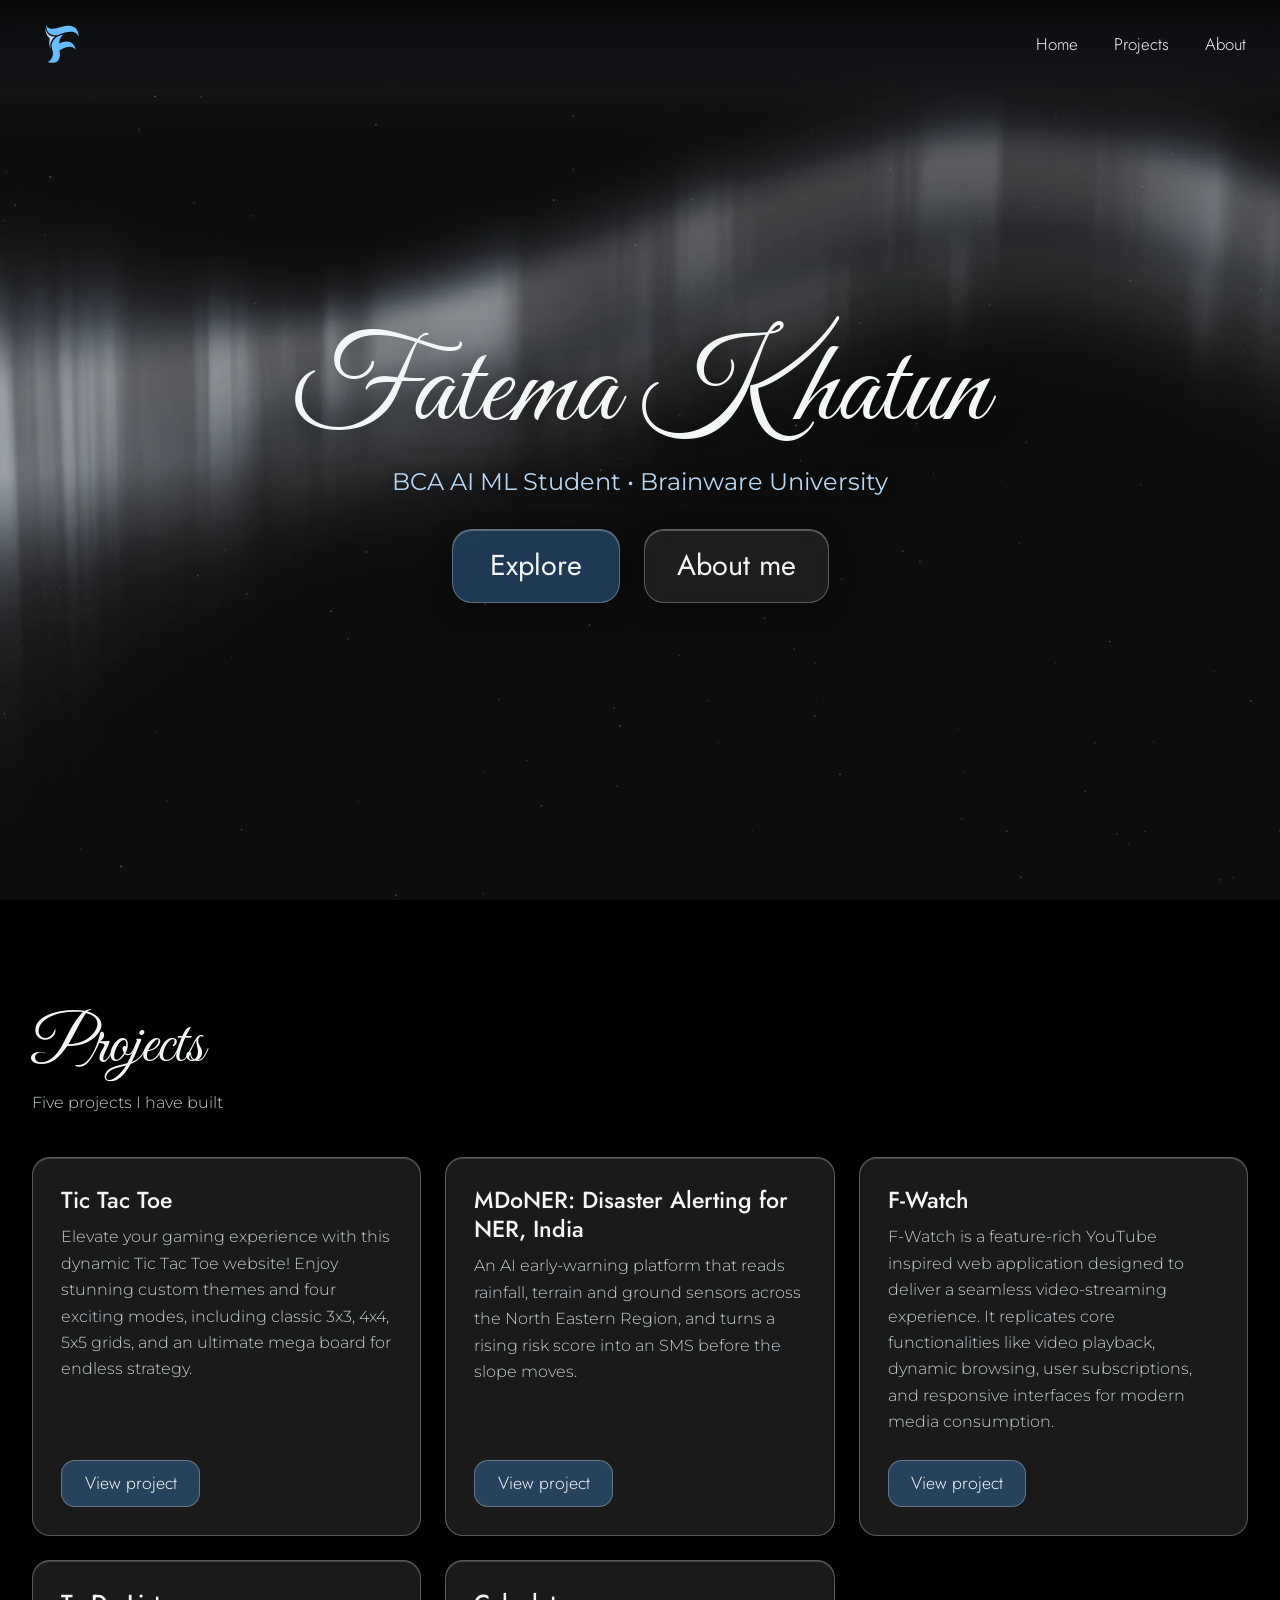
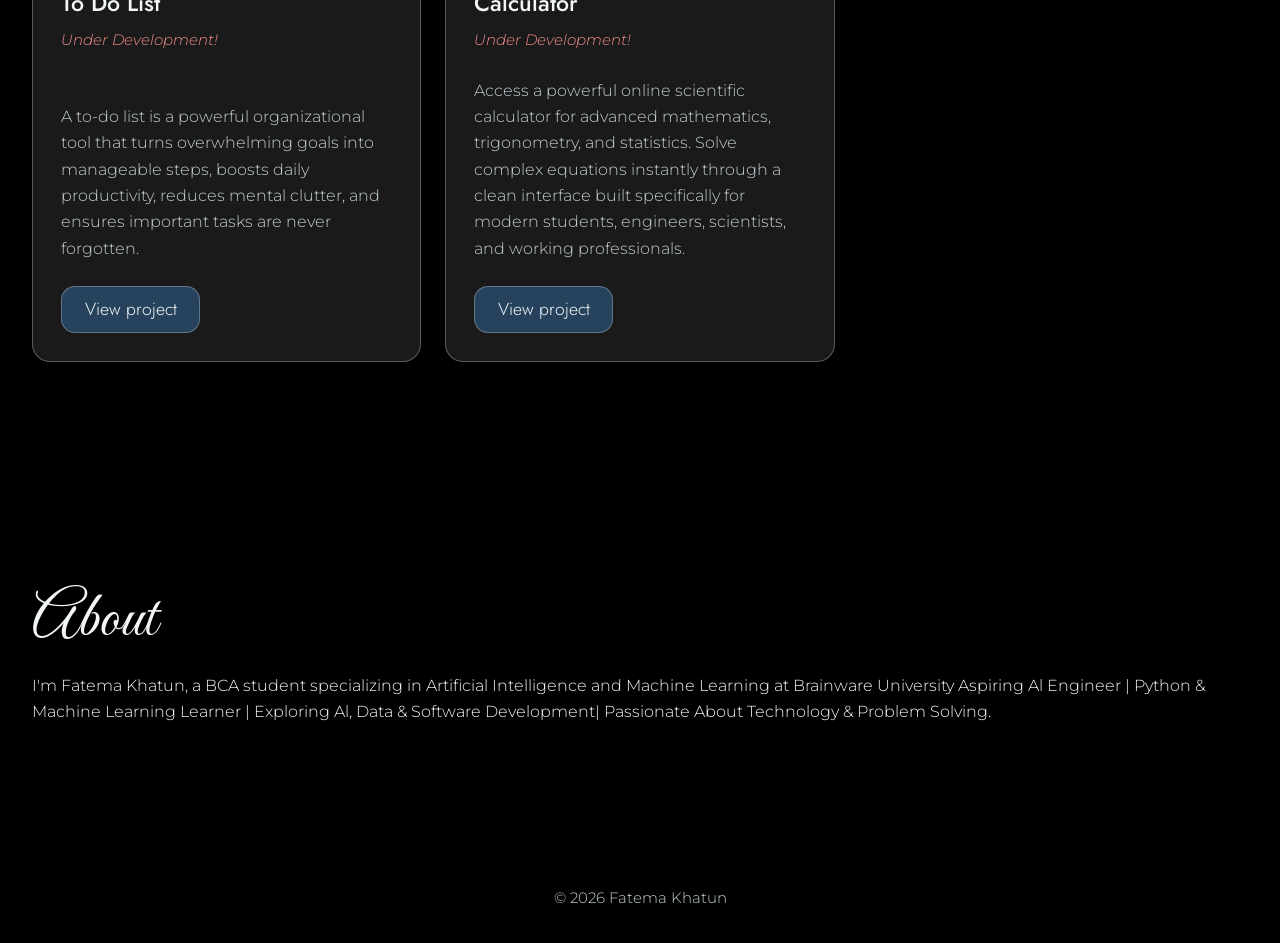
==== index.html @ 1fa82606 "Required files are added" ====
<!doctype html>
<html lang="en">

<head>
  <meta charset="UTF-8" />
  <meta name="viewport" content="width=device-width, initial-scale=1" />
  <!-- EDIT: replace the title and description with your own before publishing -->
  <title>Fatema Khatun | Portfolio</title>
  <meta name="description"
    content="Portfolio of Fatema Khatun, BCA AI ML student at Brainware University. Explore five projects: To Do List, Calculator, Tic Tac Toe, MDoNER and F-Watch." />
  <meta name="theme-color" content="#000000" />

  <link rel="preconnect" href="https://fonts.googleapis.com" />
  <link rel="preconnect" href="https://fonts.gstatic.com" crossorigin />
  <link
    href="https://fonts.googleapis.com/css2?family=Montserrat:wght@300;400;500&family=Jost:wght@400;500&family=Great+Vibes&display=swap"
    rel="stylesheet" />
  <link rel="stylesheet" href="css/style.css" />
</head>

<body>
  <a class="skip-link" href="#projects">Skip to projects</a>

  <header class="site-header">
    <a class="brand" href="#home" aria-label="Fatema Khatun home">
      <img src="assets/brand.svg" alt="Brand logo" />
    </a>
    <nav aria-label="Main navigation">
      <ul>
        <li><a href="#home">Home</a></li>
        <li><a href="#projects">Projects</a></li>
        <li><a href="#about">About</a></li>
        <!-- Contact link: add <li><a href="#contact">Contact</a></li> once you supply contact details -->
      </ul>
    </nav>
  </header>

  <main>
    <!-- HERO -->
    <section id="home" class="hero" aria-labelledby="hero-title">
      <h1 id="hero-title" class="hero-name">Fatema Khatun</h1>
      <!-- EDIT: headline / tagline -->
      <p class="hero-tagline">
        BCA AI ML Student &bull; Brainware University
      </p>
      <div class="hero-actions">
        <a class="btn btn-primary" href="#projects">Explore</a>
        <a class="btn btn-secondary" href="#about">About me</a>
      </div>
    </section>

    <!-- PROJECTS -->
    <section id="projects" class="section" aria-labelledby="projects-title">
      <div class="container">
        <h2 id="projects-title" class="section-title">Projects</h2>
        <p class="section-intro">
          Five projects I have built
        </p>

        <ul class="project-grid">
          <li class="card">
            <h3>Tic Tac Toe</h3>
            <p>Elevate your gaming experience with this dynamic Tic Tac Toe website! Enjoy stunning custom themes and
              four exciting modes, including classic 3x3, 4x4, 5x5 grids, and an ultimate mega board for endless
              strategy.</p>
            <a class="card-link" href="./projects/TicTacToe/index.html" aria-label="View project: Tic Tac Toe">View project</a>
          </li>

          <li class="card">
            <h3>MDoNER: Disaster Alerting for NER, India</h3>
            <p>
              An AI early-warning platform that reads rainfall, terrain and
              ground sensors across the North Eastern Region, and turns a
              rising risk score into an SMS before the slope moves.
            </p>
            <a class="card-link" href="./projects/MDoNER/index.html"
              aria-label="View project: MDoNER, Disaster Alerting for NER, India">View project</a>
          </li>

          <li class="card">
            <h3>F-Watch</h3>
            <p>F-Watch is a feature-rich YouTube inspired web application designed to deliver a seamless video-streaming
              experience. It replicates core functionalities like video playback, dynamic browsing, user subscriptions,
              and responsive interfaces for modern media consumption.</p>
            <a class="card-link" href="./projects/f-Watch/index.html" aria-label="View project: F-Watch">View project</a>
          </li>
          <li class="card">
            <h3>To Do List</h3>
            <p class="note">
              <em>Under Development!</em>
            </p>
            <p>A to-do list is a powerful organizational tool that turns overwhelming goals into manageable steps,
              boosts daily productivity, reduces mental clutter, and ensures important tasks are never forgotten.</p>
            <!-- EDIT: change href if your folder name is different -->
            <a class="card-link" href="./projects/ToDoList/index.html" aria-label="View project: To Do List">View project</a>
          </li>

          <li class="card">
            <h3>Calculator</h3>
            <p class="note">
              <em>Under Development!</em>
            </p>
            <p>
              Access a powerful online scientific calculator for advanced mathematics, trigonometry, and statistics.
              Solve complex equations instantly through a clean interface built specifically for modern students,
              engineers, scientists, and working professionals.
            </p>
            <a class="card-link" href="./projects/calculator/index.html" aria-label="View project: Calculator">View project</a>
          </li>

        </ul>
      </div>
    </section>

    <!-- ABOUT -->
    <section id="about" class="section" aria-labelledby="about-title">
      <div class="container about">
        <h2 id="about-title" class="section-title">About</h2>
        <p>
          I'm Fatema Khatun, a BCA student specializing in Artificial Intelligence and Machine Learning at
          Brainware University Aspiring Al Engineer | Python & Machine Learning Learner | Exploring Al, Data & Software
          Development| Passionate About Technology & Problem Solving.
        </p>
      </div>
    </section>
  </main>

  <footer class="site-footer">
    <!-- EDIT: add optional contact or social links here -->
    <p>&copy; <span id="year">2026</span> Fatema Khatun</p>
  </footer>

  <script>
    document.getElementById("year").textContent = new Date().getFullYear();
  </script>
</body>

</html>
---- css/style.css ----
/* ---------- Tokens ---------- */
:root {
  --black: #000;
  --text: #f2f6f7;
  --text-soft: #c3d0d4;
  --mint: #b7d7f5;            /* light blue accent */
  --glass: rgba(255, 255, 255, 0.10);
  --glass-strong: rgba(255, 255, 255, 0.16);
  --glass-border: rgba(255, 255, 255, 0.28);
  --light-blue-glass: rgba(74, 162, 255, 0.295);
  --light-blue-glass-hover1: rgba(74, 162, 255, 0.795);
  --light-blue-glass-hover2: rgba(0, 123, 254, 0.795);
  --font-script: "Great Vibes", "Brush Script MT", cursive;
  --font-body: "Montserrat", system-ui, -apple-system, "Segoe UI", Roboto, sans-serif;
  --font-ui: "Jost", "Futura", "Century Gothic", system-ui, sans-serif;
  --radius: 18px;
}

* { box-sizing: border-box; }

html {
  scroll-behavior: smooth;
  scroll-padding-top: 4.5rem;
}

body {
  margin: 0;
  background: var(--black);
  color: var(--text);
  font-family: var(--font-body);
  font-weight: 300;
  line-height: 1.65;
  -webkit-font-smoothing: antialiased;
  overflow-x: hidden;
}

/* Fixed aurora background */
body::before {
  content: "";
  position: fixed;
  inset: 0;
  z-index: -2;
  background: var(--black) url("../assets/background.webp") center / cover no-repeat;
}

a { color: inherit; }

:focus-visible {
  outline: 3px solid var(--mint);
  outline-offset: 3px;
  border-radius: 6px;
}

.skip-link {
  position: absolute;
  left: 1rem;
  top: -4rem;
  background: var(--text);
  color: var(--black);
  padding: 0.6rem 1rem;
  border-radius: 8px;
  z-index: 100;
  font-family: var(--font-ui);
}
.skip-link:focus { top: 1rem; }

/* ---------- Header ---------- */
.site-header {
  position: fixed;
  inset: 0 0 auto 0;
  z-index: 50;
  display: flex;
  align-items: center;
  justify-content: space-between;
  gap: 1rem;
  padding: 0.75rem clamp(0.75rem, 3vw, 1.875rem);
  background: linear-gradient(to bottom, rgba(0,0,0,0.75), rgba(0,0,0,0));
  backdrop-filter: blur(6px);
  -webkit-backdrop-filter: blur(6px);
}

.brand {
  display: inline-flex;
  align-items: center;
  justify-content: center;
  width: clamp(3rem, 5vw, 4.5rem);
  height: auto;
  text-decoration: none;
  line-height: 1;
}

.brand img {
  display: block;
  width: 100%;
  height: auto;
  filter: none;
}

.site-header ul {
  display: flex;
  gap: clamp(0.5rem, 2.5vw, 1.75rem);
  list-style: none;
  margin: 0;
  padding: 0;
}

.site-header nav a {
  font-family: var(--font-ui);
  font-size: 1.05rem;
  text-decoration: none;
  padding: 0.35rem 0.25rem;
  border-bottom: 2px solid transparent;
}
.site-header nav a:hover { border-bottom-color: var(--mint); }

/* ---------- Hero ---------- */
.hero {
  min-height: 100vh;
  min-height: 100svh;
  display: flex;
  flex-direction: column;
  align-items: center;
  justify-content: center;
  text-align: center;
  padding: 6rem 1.25rem 4rem;
}

.hero-name {
  margin: 0;
  font-family: var(--font-script);
  font-weight: 400;
  font-size: clamp(3.4rem, 11vw, 7.5rem);
  line-height: 1.05;
  text-shadow: 0 2px 30px rgba(0, 0, 0, 0.6);
}

.hero-tagline {
  margin: 0.4rem 0 1.75rem;
  font-size: clamp(1rem, 2.4vw, 1.5rem);
  font-weight: 400;
  color: var(--mint);
  text-shadow: 0 1px 12px rgba(0, 0, 0, 0.8);
}

.hero-actions {
  display: flex;
  flex-wrap: wrap;
  gap: 1.5rem;
  justify-content: center;
}

/* Glass buttons */
.btn {
  font-family: var(--font-ui);
  font-weight: 400;
  font-size: clamp(1.2rem, 2.6vw, 1.8rem);
  text-decoration: none;
  color: var(--text);
  min-width: 10.5rem;
  padding: 0.75rem 2rem;
  border-radius: 20px;
  border: 1px solid var(--glass-border);
  box-shadow: 0 6px 24px rgba(0, 0, 0, 0.45), inset 0 1px 0 rgba(255, 255, 255, 0.25);
  backdrop-filter: blur(10px);
  -webkit-backdrop-filter: blur(10px);
  transition: background-color 0.2s, transform 0.2s;
}
.btn-primary   { background: var(--light-blue-glass); }
.btn-secondary { background: rgba(90, 90, 90, 0.22); }
.btn-primary:hover   { background: var(--light-blue-glass-hover1); transform: translateY(-2px); }
.btn-secondary:hover { background:rgba(90, 90, 90, 0.72); transform: translateY(-2px); }

/* ---------- Sections ---------- */
.section {
  padding: clamp(4rem, 9vw, 7rem) 1.25rem;
  background: linear-gradient(to bottom, rgba(0,0,0,0.78), rgba(0,0,0,0.88));
}
#about { background: rgba(0, 0, 0, 0.88); }

.container {
  width: 100%;
  max-width: 98%;
  margin: 0 auto;
}

.section-title {
  margin: 0 0 0.5rem;
  font-family: var(--font-script);
  font-weight: 400;
  font-size: clamp(2.6rem, 6vw, 4rem);
  line-height: 1.1;
}

.section-intro {
  margin: 0 0 2.5rem;
  color: var(--text-soft);
  max-width: 60ch;
}

/* ---------- Project cards ---------- */
.project-grid {
  list-style: none;
  margin: 0;
  padding: 0;
  display: grid;
  grid-template-columns: repeat(auto-fit, minmax(min(100%, 300px), 1fr));
  gap: 1.5rem;
}

.card {
  display: flex;
  flex-direction: column;
  padding: 1.75rem;
  background: var(--glass);
  border: 1px solid var(--glass-border);
  border-radius: var(--radius);
  box-shadow: inset 0 1px 0 rgba(255, 255, 255, 0.18);
  backdrop-filter: blur(10px);
  -webkit-backdrop-filter: blur(10px);
}

.card h3 {
  margin: 0 0 0.6rem;
  font-family: var(--font-ui);
  font-weight: 500;
  font-size: 1.45rem;
  line-height: 1.25;
}

.card p {
  margin: 0 0 1.5rem;
  color: var(--text-soft);
  flex: 1;
}

.card-link {
  align-self: flex-start;
  font-family: var(--font-ui);
  font-size: 1.1rem;
  text-decoration: none;
  padding: 0.5rem 1.4rem;
  border-radius: 14px;
  background: var(--light-blue-glass);
  border: 1px solid var(--glass-border);
  transition: background-color 0.2s;
}
.card-link:hover { background: var(--light-blue-glass-hover2); }

/* ---------- About ---------- */
.note em {
  font-size: 0.95rem;
  color: rgb(243, 140, 140);
}

/* ---------- Footer ---------- */
.site-footer {
  padding: 2rem 1.25rem;
  text-align: center;
  background: #000;
  color: var(--text-soft);
  font-size: 0.95rem;
}
.site-footer p { margin: 0; }

/* ---------- Responsive ---------- */
@media (max-width: 560px) {
  .brand { font-size: 1.5rem; }
  .site-header nav a { font-size: 0.95rem; }
  .hero-actions { flex-direction: column; align-items: stretch; width: min(100%, 17rem); }
  .btn { text-align: center; }
}

@media (prefers-reduced-motion: reduce) {
  html { scroll-behavior: auto; }
  .btn, .card-link { transition: none; }
  .btn:hover { transform: none; }
}
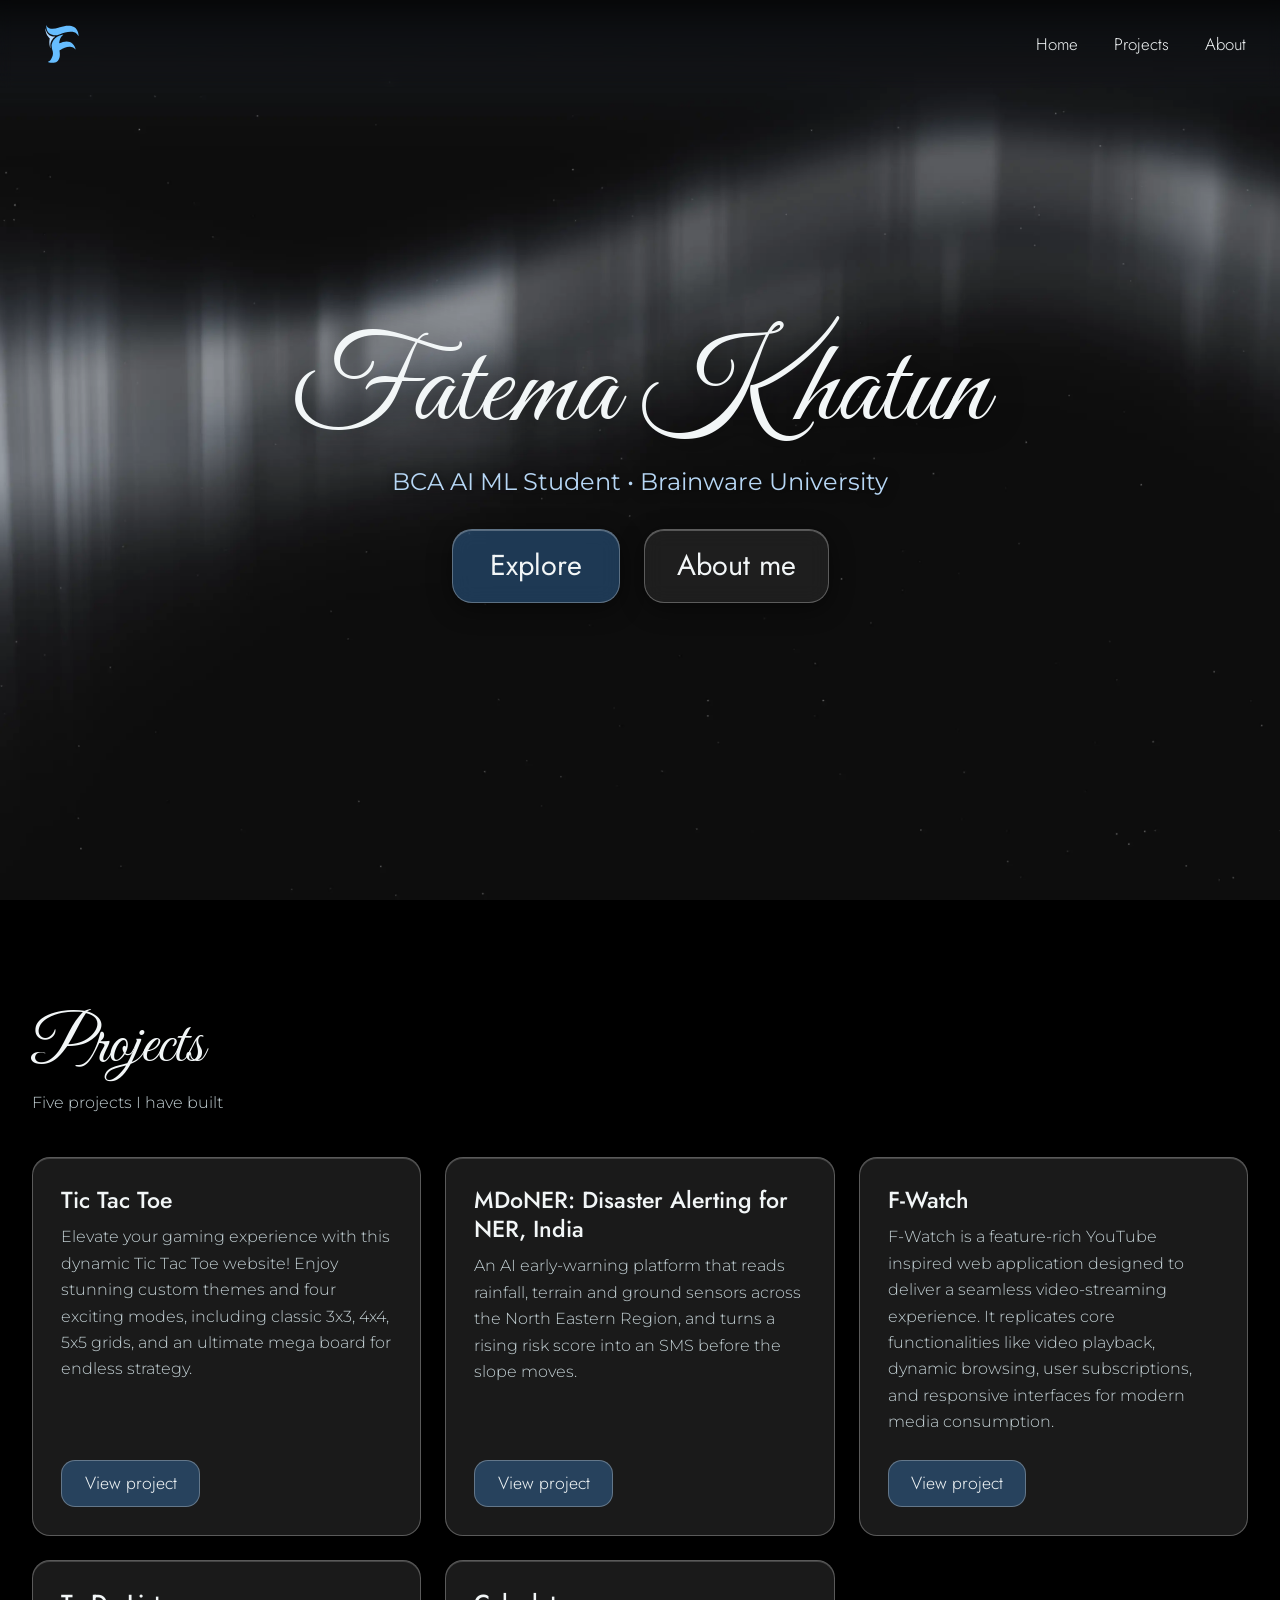
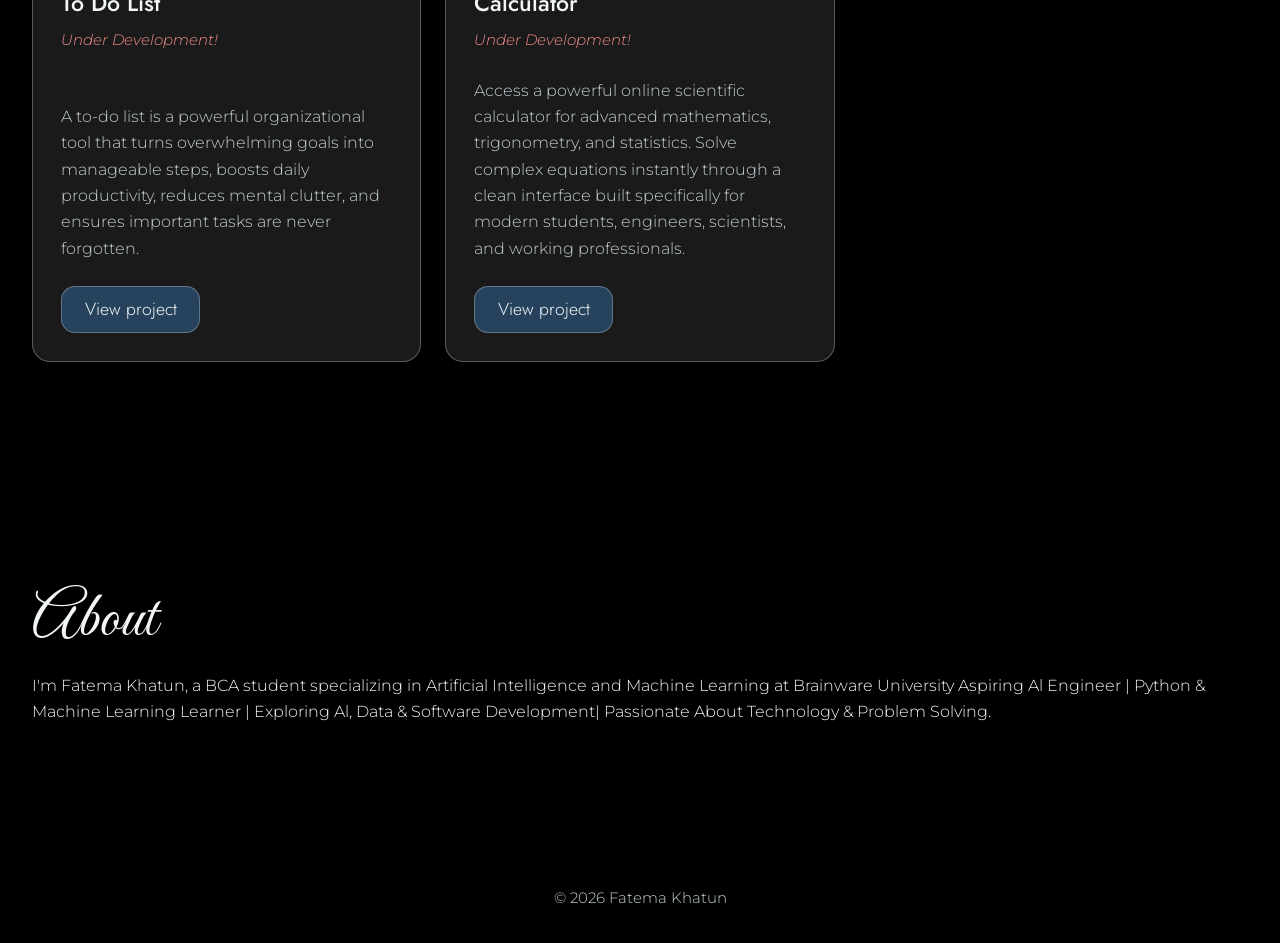
==== commit 6582a8fe: "Update index.html" ====
--- a/index.html
+++ b/index.html
@@ -82,7 +82,7 @@
             <p>F-Watch is a feature-rich YouTube inspired web application designed to deliver a seamless video-streaming
               experience. It replicates core functionalities like video playback, dynamic browsing, user subscriptions,
               and responsive interfaces for modern media consumption.</p>
-            <a class="card-link" href="./projects/f-Watch/index.html" aria-label="View project: F-Watch">View project</a>
+            <a class="card-link" href="./projects/F-Watch/index.html" aria-label="View project: F-Watch">View project</a>
           </li>
           <li class="card">
             <h3>To Do List</h3>
@@ -105,7 +105,7 @@
               Solve complex equations instantly through a clean interface built specifically for modern students,
               engineers, scientists, and working professionals.
             </p>
-            <a class="card-link" href="./projects/calculator/index.html" aria-label="View project: Calculator">View project</a>
+            <a class="card-link" href="./projects/Calculator/index.html" aria-label="View project: Calculator">View project</a>
           </li>
 
         </ul>
@@ -135,4 +135,4 @@
   </script>
 </body>
 
-</html>+</html>
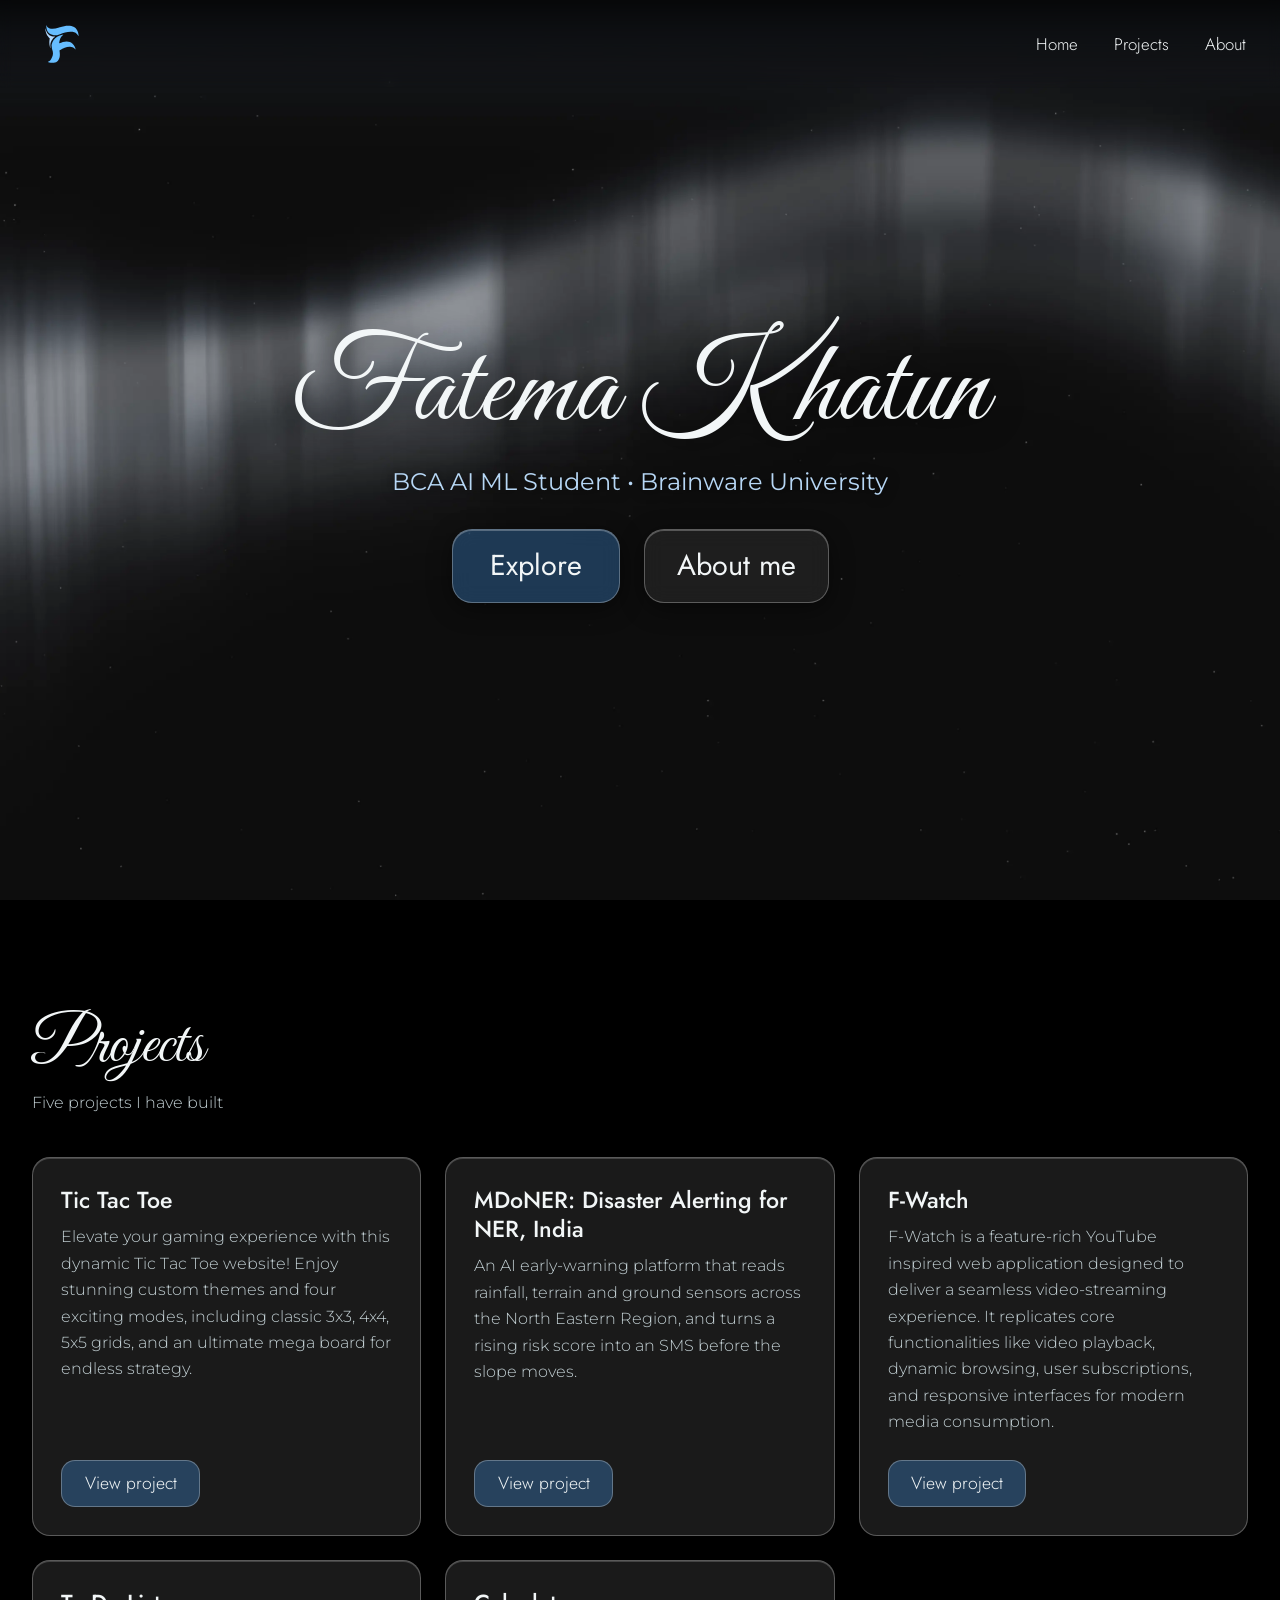
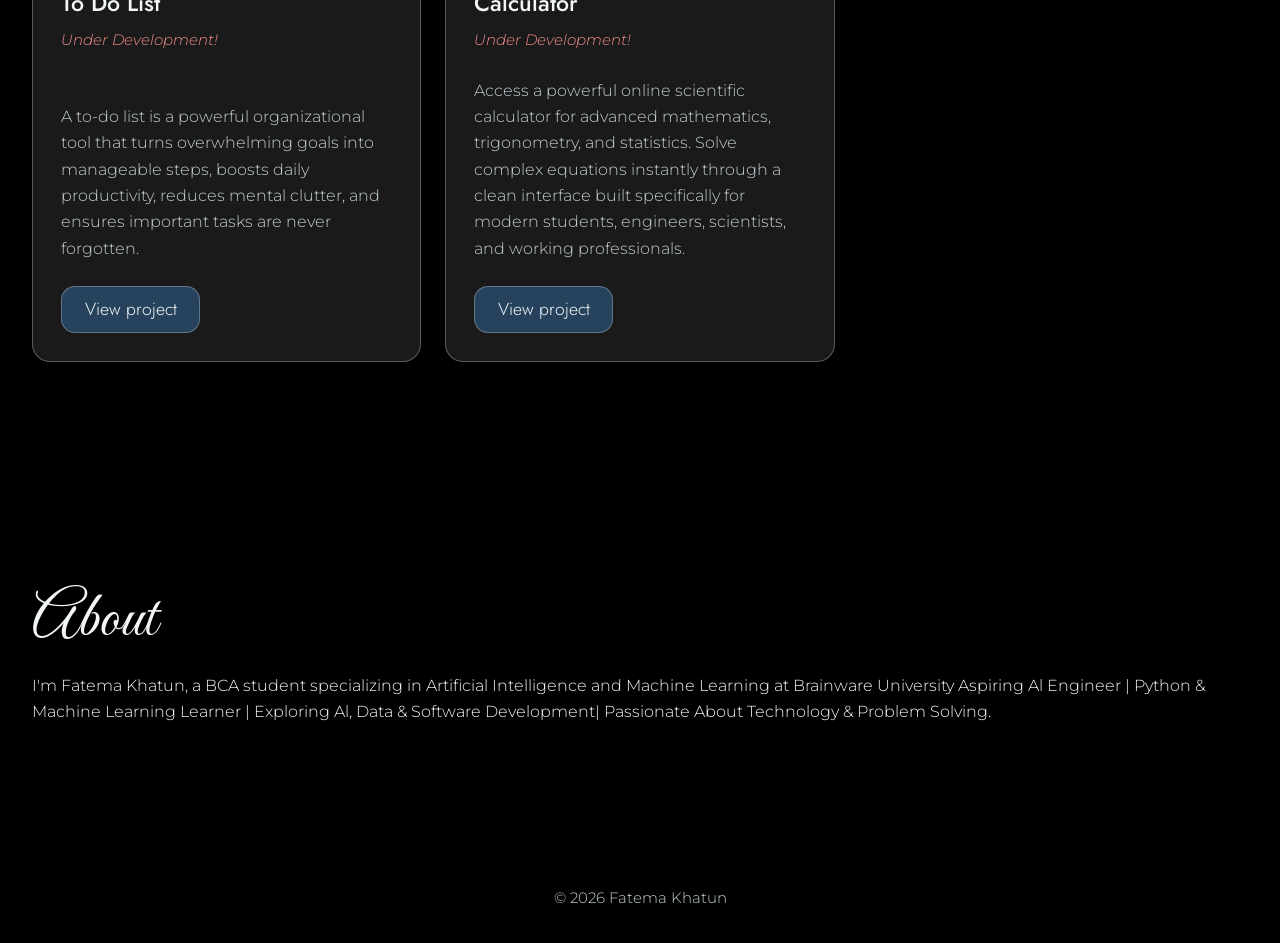
==== commit a3398426: "Updated index.html" ====
--- a/index.html
+++ b/index.html
@@ -1,6 +1,6 @@
 <!doctype html>
 <html lang="en">
-
+  
 <head>
   <meta charset="UTF-8" />
   <meta name="viewport" content="width=device-width, initial-scale=1" />
@@ -126,13 +126,13 @@
   </main>
 
   <footer class="site-footer">
-    <!-- EDIT: add optional contact or social links here -->
     <p>&copy; <span id="year">2026</span> Fatema Khatun</p>
   </footer>
 
   <script>
     document.getElementById("year").textContent = new Date().getFullYear();
   </script>
+  
 </body>
 
 </html>
